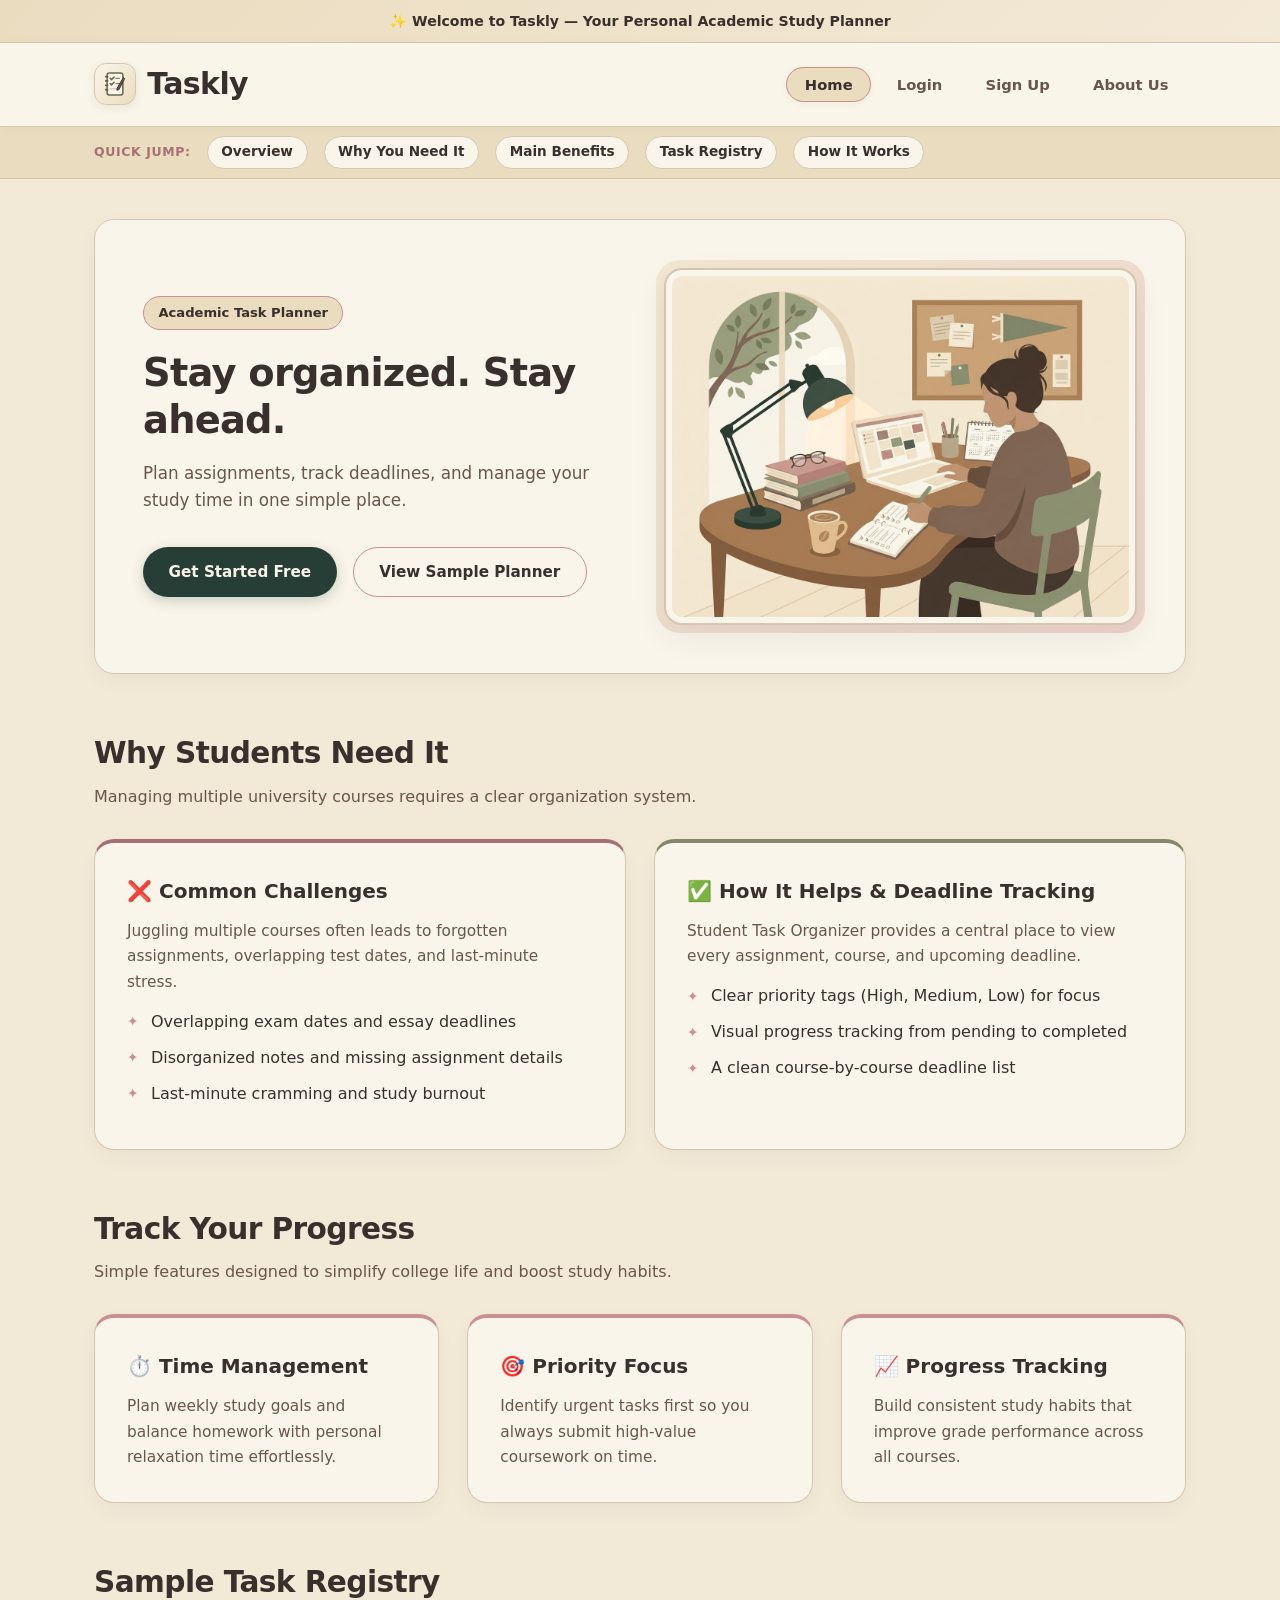
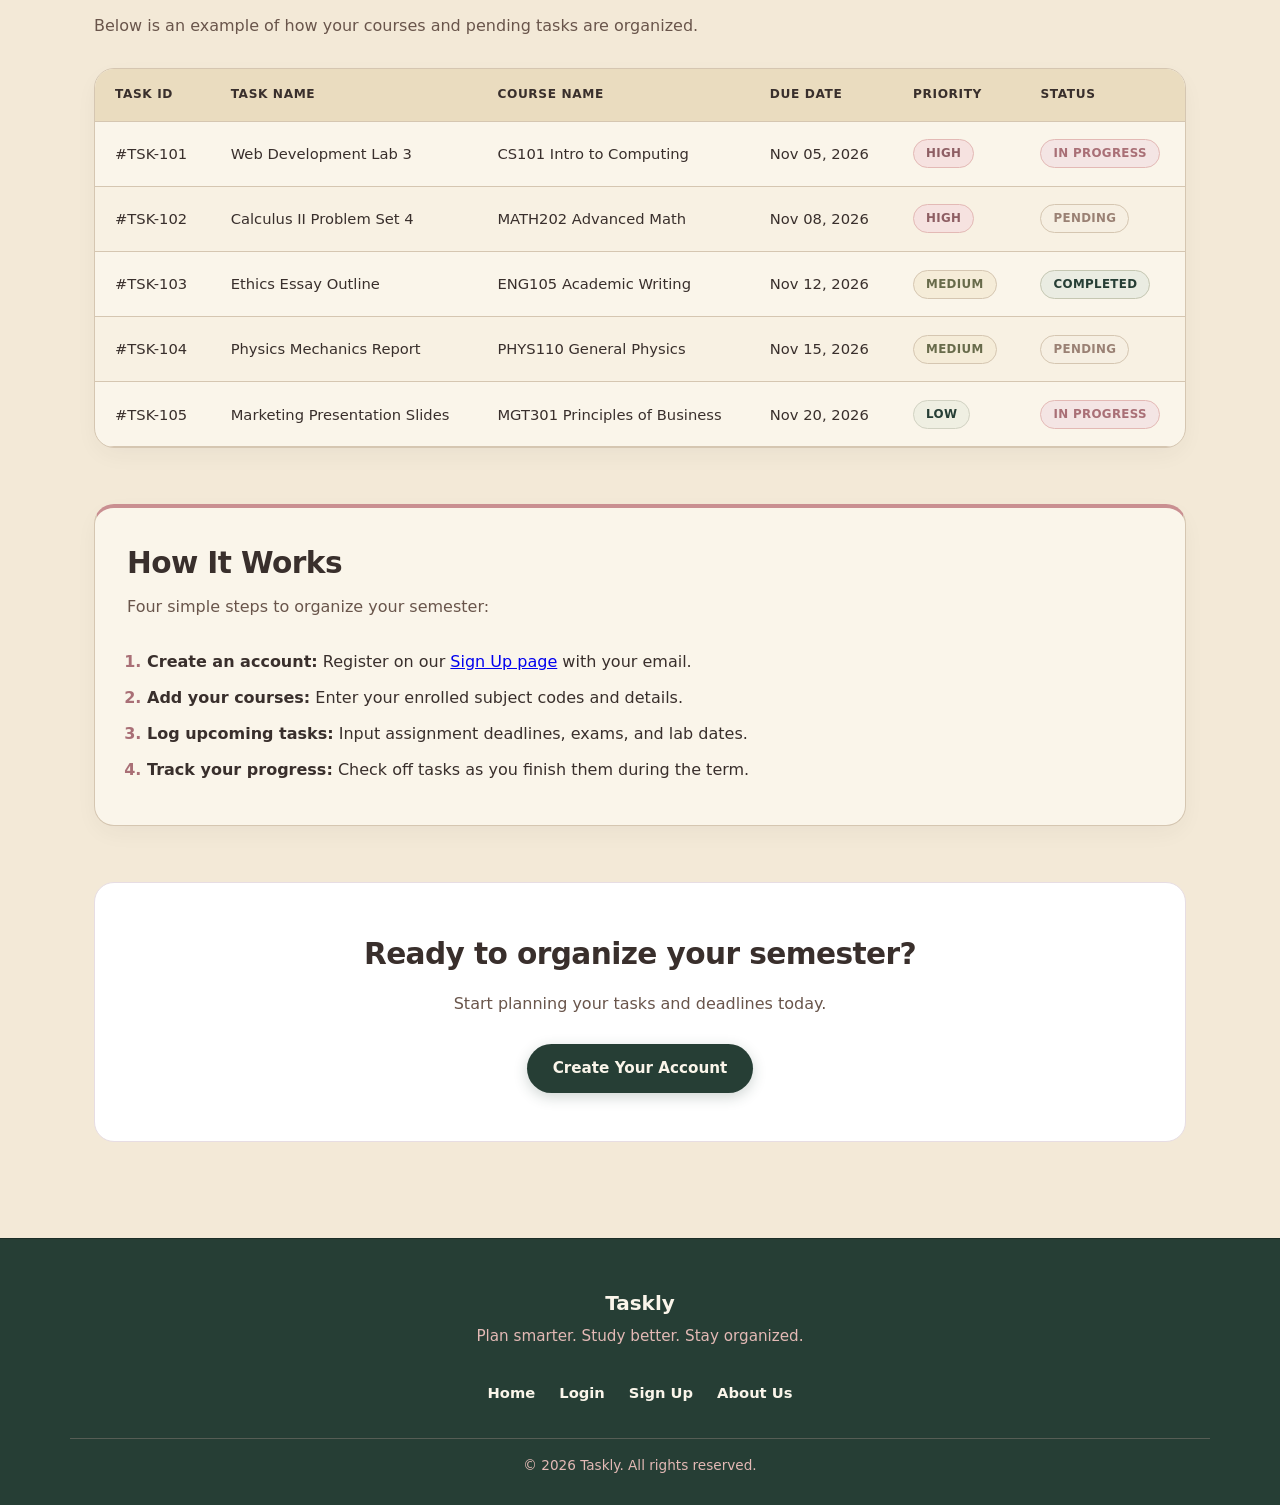
==== index.html @ 3020adb1 "Add HTML and CSS files" ====
<!DOCTYPE html>
<html lang="en">
<head>
  <meta charset="UTF-8" />
  <meta name="viewport" content="width=device-width, initial-scale=1.0" />
  <title>Taskly - Stay Organized, Stay Ahead</title>
  
  <!-- Stylesheet -->
  <link rel="stylesheet" href="style.css" />
  
  <!-- Internal CSS -->
  <style>
    .welcome-banner {
      background: linear-gradient(135deg, #EADCBF, #F3E9D7);
      border-bottom: 1px solid #D5C6B1;
      color: #392F2C;
      padding: 0.6rem 1rem;
      text-align: center;
      font-size: 0.88rem;
      font-weight: 600;
    }
  </style>
</head>
<body>

  <!-- Notice -->
  <div class="welcome-banner">
    ✨ Welcome to Taskly — Your Personal Academic Study Planner
  </div>

  <!-- Header and navigation -->
  <header class="site-header">
    <div class="nav-container">
      <a href="index.html" class="brand-logo">
        <span class="logo-badge" aria-hidden="true">
          <svg width="28" height="28" viewBox="0 0 32 32" fill="none" xmlns="http://www.w3.org/2000/svg">
            <!-- Notebook -->
            <rect x="7" y="3.5" width="18" height="25" rx="2.5" fill="#FAF5EA" stroke="#686B4B" stroke-width="1.8"/>
            <!-- Spiral rings -->
            <rect x="4.5" y="6.5" width="4" height="2" rx="1" fill="#69554B"/>
            <rect x="4.5" y="11.5" width="4" height="2" rx="1" fill="#69554B"/>
            <rect x="4.5" y="16.5" width="4" height="2" rx="1" fill="#69554B"/>
            <rect x="4.5" y="21.5" width="4" height="2" rx="1" fill="#69554B"/>
            <!-- Checklist -->
            <path d="M10.5 9.5L12 11L15 8" stroke="#686B4B" stroke-width="1.8" stroke-linecap="round" stroke-linejoin="round"/>
            <line x1="17" y1="9.5" x2="21" y2="9.5" stroke="#9A8174" stroke-width="1.5" stroke-linecap="round"/>
            <path d="M10.5 15.5L12 17L15 14" stroke="#686B4B" stroke-width="1.8" stroke-linecap="round" stroke-linejoin="round"/>
            <line x1="17" y1="15.5" x2="21" y2="15.5" stroke="#9A8174" stroke-width="1.5" stroke-linecap="round"/>
            <line x1="10.5" y1="21.5" x2="20" y2="21.5" stroke="#D5C6B1" stroke-width="1.5" stroke-linecap="round"/>
            <!-- Pen -->
            <path d="M25.5 8.5L27 10L20.5 22.5L18 23L18.5 20.5L25.5 8.5Z" fill="#69554B" stroke="#392F2C" stroke-width="1" stroke-linejoin="round"/>
            <path d="M24.5 9.5L26 11" stroke="#686B4B" stroke-width="1.2"/>
          </svg>
        </span>
        <span class="brand-name">Taskly</span>
      </a>
      <nav class="main-nav">
        <ul>
          <li><a href="index.html" class="nav-link active">Home</a></li>
          <li><a href="login.html" class="nav-link">Login</a></li>
          <li><a href="signup.html" class="nav-link">Sign Up</a></li>
          <li><a href="about.html" class="nav-link">About Us</a></li>
        </ul>
      </nav>
    </div>
  </header>

  <!-- Quick jumps -->
  <nav class="anchor-nav-bar" aria-label="Quick Page Jump">
    <div class="anchor-nav-container">
      <span class="anchor-label">Quick Jump:</span>
      <a href="#overview" class="anchor-link">Overview</a>
      <a href="#why-need-it" class="anchor-link">Why You Need It</a>
      <a href="#benefits" class="anchor-link">Main Benefits</a>
      <a href="#tasks" class="anchor-link">Task Registry</a>
      <a href="#how-it-works" class="anchor-link">How It Works</a>
    </div>
  </nav>

  <!-- Main content -->
  <main class="main-content">
    <div class="container">

      <!-- Hero section -->
      <section id="overview" class="section hero-box">
        <div>
          <span class="hero-tag">Academic Task Planner</span>
          <h1 class="hero-title">Stay organized. Stay ahead.</h1>
          <p class="hero-desc">
            Plan assignments, track deadlines, and manage your study time in one simple place.
          </p>
          <div class="hero-buttons">
            <a href="signup.html" class="btn btn-primary">Get Started Free</a>
            <a href="#tasks" class="btn btn-secondary">View Sample Planner</a>
          </div>
        </div>

        <div class="hero-image-wrapper">
          <!-- Inline CSS -->
          <img 
            src="images/student_workspace.jpg" 
            alt="Student Study Workspace with Planner and Laptop Illustration" 
            class="responsive-img"
            style="border: 2px solid #D5C6B1; border-radius: 18px; box-shadow: 0 12px 32px rgba(57, 47, 44, 0.08); background-color: #FAF5EA; padding: 6px; width: 100%; height: auto; display: block; object-fit: cover;" 
          />
        </div>
      </section>

      <!-- Why Taskly -->
      <section id="why-need-it" class="section">
        <h2 class="section-title">Why Students Need It</h2>
        <p class="section-subtitle">Managing multiple university courses requires a clear organization system.</p>

        <div class="grid-2">
          <!-- Challenges -->
          <article class="card card-problem">
            <h3 class="card-title">❌ Common Challenges</h3>
            <p class="card-text">
              Juggling multiple courses often leads to forgotten assignments, overlapping test dates, and last-minute stress.
            </p>
            <ul class="custom-unordered-list">
              <li>Overlapping exam dates and essay deadlines</li>
              <li>Disorganized notes and missing assignment details</li>
              <li>Last-minute cramming and study burnout</li>
            </ul>
          </article>

          <!-- Task tracking -->
          <article id="deadlines" class="card card-solution">
            <h3 class="card-title">✅ How It Helps & Deadline Tracking</h3>
            <p class="card-text">
              Student Task Organizer provides a central place to view every assignment, course, and upcoming deadline.
            </p>
            <ul class="custom-unordered-list">
              <li>Clear priority tags (High, Medium, Low) for focus</li>
              <li>Visual progress tracking from pending to completed</li>
              <li>A clean course-by-course deadline list</li>
            </ul>
          </article>
        </div>
      </section>

      <!-- Features -->
      <section id="benefits" class="section">
        <h2 class="section-title">Track Your Progress</h2>
        <p class="section-subtitle">Simple features designed to simplify college life and boost study habits.</p>

        <div class="grid-3">
          <article class="card card-feature">
            <h3 class="card-title">⏱️ Time Management</h3>
            <p class="card-text">Plan weekly study goals and balance homework with personal relaxation time effortlessly.</p>
          </article>

          <article class="card card-feature">
            <h3 class="card-title">🎯 Priority Focus</h3>
            <p class="card-text">Identify urgent tasks first so you always submit high-value coursework on time.</p>
          </article>

          <article class="card card-feature">
            <h3 class="card-title">📈 Progress Tracking</h3>
            <p class="card-text">Build consistent study habits that improve grade performance across all courses.</p>
          </article>
        </div>
      </section>

      <!-- Task table -->
      <section id="tasks" class="section">
        <h2 class="section-title">Sample Task Registry</h2>
        <p class="section-subtitle">Below is an example of how your courses and pending tasks are organized.</p>

        <div class="table-container">
          <table class="task-table">
            <thead>
              <tr>
                <th>Task ID</th>
                <th>Task Name</th>
                <th>Course Name</th>
                <th>Due Date</th>
                <th>Priority</th>
                <th>Status</th>
              </tr>
            </thead>
            <tbody>
              <tr>
                <td>#TSK-101</td>
                <td>Web Development Lab 3</td>
                <td>CS101 Intro to Computing</td>
                <td>Nov 05, 2026</td>
                <td><span class="status-badge priority-high">High</span></td>
                <td><span class="status-badge status-progress">In Progress</span></td>
              </tr>
              <tr>
                <td>#TSK-102</td>
                <td>Calculus II Problem Set 4</td>
                <td>MATH202 Advanced Math</td>
                <td>Nov 08, 2026</td>
                <td><span class="status-badge priority-high">High</span></td>
                <td><span class="status-badge status-pending">Pending</span></td>
              </tr>
              <tr>
                <td>#TSK-103</td>
                <td>Ethics Essay Outline</td>
                <td>ENG105 Academic Writing</td>
                <td>Nov 12, 2026</td>
                <td><span class="status-badge priority-medium">Medium</span></td>
                <td><span class="status-badge status-done">Completed</span></td>
              </tr>
              <tr>
                <td>#TSK-104</td>
                <td>Physics Mechanics Report</td>
                <td>PHYS110 General Physics</td>
                <td>Nov 15, 2026</td>
                <td><span class="status-badge priority-medium">Medium</span></td>
                <td><span class="status-badge status-pending">Pending</span></td>
              </tr>
              <tr>
                <td>#TSK-105</td>
                <td>Marketing Presentation Slides</td>
                <td>MGT301 Principles of Business</td>
                <td>Nov 20, 2026</td>
                <td><span class="status-badge priority-low">Low</span></td>
                <td><span class="status-badge status-progress">In Progress</span></td>
              </tr>
            </tbody>
          </table>
        </div>
      </section>

      <!-- How it works -->
      <section id="how-it-works" class="section">
        <article class="card card-feature">
          <h2 class="section-title">How It Works</h2>
          <p class="section-subtitle">Four simple steps to organize your semester:</p>
          
          <ol class="custom-ordered-list">
            <li><strong>Create an account:</strong> Register on our <a href="signup.html">Sign Up page</a> with your email.</li>
            <li><strong>Add your courses:</strong> Enter your enrolled subject codes and details.</li>
            <li><strong>Log upcoming tasks:</strong> Input assignment deadlines, exams, and lab dates.</li>
            <li><strong>Track your progress:</strong> Check off tasks as you finish them during the term.</li>
          </ol>
        </article>
      </section>

      <!-- Get started -->
      <section class="section text-center" style="text-align: center; background-color: #FFFFFF; border: 1px solid #E7DDE3; border-radius: 20px; padding: 3rem 2rem;">
        <h2 class="section-title" style="margin-bottom: 0.75rem;">Ready to organize your semester?</h2>
        <p class="section-subtitle" style="margin-bottom: 1.75rem;">Start planning your tasks and deadlines today.</p>
        <a href="signup.html" class="btn btn-primary">Create Your Account</a>
      </section>

    </div>
  </main>

  <!-- Footer -->
  <footer class="site-footer">
    <div class="footer-container">
      <div class="footer-brand">
        <h3>Taskly</h3>
        <p class="footer-tagline">Plan smarter. Study better. Stay organized.</p>
      </div>

      <ul class="footer-nav">
        <li><a href="index.html">Home</a></li>
        <li><a href="login.html">Login</a></li>
        <li><a href="signup.html">Sign Up</a></li>
        <li><a href="about.html">About Us</a></li>
      </ul>

      <div class="footer-copy">
        <p>&copy; 2026 Taskly. All rights reserved.</p>
      </div>
    </div>
  </footer>

</body>
</html>
---- style.css ----
/* ==========================================================================
   TASKLY - EXTERNAL STYLESHEET (style.css)
   Vintage Botanical, Soft Lily, Sage & Dusty Rose Palette:
   - Main warm cream: #F3E9D7
   - Light ivory: #FAF5EA
   - Soft blush pink: #E3B9B5
   - Dusty rose: #C98F91
   - Muted mauve rose: #A96F76
   - Vintage rose: #8E5E63
   - Soft taupe: #9A8174
   - Warm brown: #69554B
   - Sage green: #85866B
   - Olive green: #686B4B
   - Deep muted forest green: #263E35
   - Dark text: #392F2C
   ========================================================================== */

/* Variables */
:root {
  --bg-main: #F3E9D7;           
  --bg-secondary: #EADCBF;      
  --surface-white: #FAF5EA;     
  --soft-blush: #E3B9B5;        
  --dusty-rose: #C98F91;        
  --mauve-rose: #A96F76;        
  --vintage-rose: #8E5E63;      
  --soft-taupe: #9A8174;        
  --warm-brown: #69554B;        
  --sage-green: #85866B;        
  --olive-green: #686B4B;       
  --forest-green: #263E35;      
  --forest-green-hover: #324F44;
  --heading-dark: #392F2C;      
  --text-body: #69554B;         
  --border-light: #D5C6B1;      
  --border-accent: #C98F91;     

  --shadow-subtle: 0 2px 10px rgba(57, 47, 44, 0.04);
  --shadow-card: 0 8px 24px -4px rgba(57, 47, 44, 0.06);
  --shadow-hover: 0 12px 32px -4px rgba(57, 47, 44, 0.1);

  --radius-sm: 8px;
  --radius-md: 14px;
  --radius-card: 20px;
  --radius-pill: 50px;
}

* {
  margin: 0;
  padding: 0;
  box-sizing: border-box;
}

html {
  scroll-behavior: smooth;
  font-family: 'Plus Jakarta Sans', system-ui, -apple-system, BlinkMacSystemFont, "Segoe UI", Roboto, sans-serif;
  background-color: var(--bg-main);
  color: var(--text-body);
  line-height: 1.6;
}

body {
  display: flex;
  flex-direction: column;
  min-height: 100vh;
}

/* Header and navigation */
.site-header {
  position: sticky;
  top: 0;
  z-index: 1000;
  background-color: rgba(250, 245, 234, 0.96);
  backdrop-filter: blur(10px);
  border-bottom: 1px solid var(--border-light);
  box-shadow: var(--shadow-subtle);
}

.nav-container {
  max-width: 1140px;
  margin: 0 auto;
  padding: 1.1rem 1.5rem;
  display: flex;
  align-items: center;
  justify-content: space-between;
}

.brand-logo {
  display: flex;
  align-items: center;
  gap: 0.7rem;
  text-decoration: none;
  color: var(--heading-dark);
  font-weight: 800;
  font-size: 30px;
  letter-spacing: -0.02em;
}

.logo-badge {
  display: inline-flex;
  align-items: center;
  justify-content: center;
  width: 42px;
  height: 42px;
  background: linear-gradient(135deg, var(--surface-white), var(--bg-secondary));
  border-radius: 12px;
  box-shadow: 0 3px 10px rgba(57, 47, 44, 0.08);
  border: 1px solid var(--border-light);
  flex-shrink: 0;
  transition: transform 0.2s ease, box-shadow 0.2s ease;
}

.brand-logo:hover .logo-badge {
  transform: scale(1.05);
  box-shadow: 0 5px 14px rgba(57, 47, 44, 0.12);
  border-color: var(--dusty-rose);
}

.brand-badge {
  background-color: var(--bg-secondary);
  color: var(--heading-dark);
  padding: 0.2rem 0.6rem;
  border-radius: var(--radius-pill);
  font-size: 0.72rem;
  font-weight: 700;
  border: 1px solid var(--dusty-rose);
}

.main-nav ul {
  display: flex;
  list-style: none;
  gap: 0.5rem;
}

.nav-link {
  text-decoration: none;
  color: var(--text-body);
  font-weight: 600;
  font-size: 0.92rem;
  padding: 0.5rem 1.1rem;
  border-radius: var(--radius-pill);
  transition: all 0.2s ease;
}

.nav-link:hover {
  color: var(--heading-dark);
  background-color: var(--bg-secondary);
}

.nav-link.active {
  color: var(--heading-dark);
  background-color: var(--bg-secondary);
  border: 1px solid var(--dusty-rose);
  font-weight: 700;
  box-shadow: var(--shadow-subtle);
}

/* Quick jumps */
.anchor-nav-bar {
  background-color: var(--bg-secondary);
  border-bottom: 1px solid var(--border-light);
  padding: 0.55rem 0;
}

.anchor-nav-container {
  max-width: 1140px;
  margin: 0 auto;
  padding: 0 1.5rem;
  display: flex;
  align-items: center;
  gap: 1rem;
  overflow-x: auto;
}

.anchor-label {
  font-size: 0.78rem;
  font-weight: 800;
  color: var(--mauve-rose);
  text-transform: uppercase;
  letter-spacing: 0.05em;
  white-space: nowrap;
}

.anchor-link {
  text-decoration: none;
  color: var(--heading-dark);
  font-weight: 600;
  font-size: 0.85rem;
  padding: 0.3rem 0.85rem;
  background-color: var(--surface-white);
  border: 1px solid var(--border-light);
  border-radius: var(--radius-pill);
  white-space: nowrap;
  transition: all 0.2s ease;
}

.anchor-link:hover {
  background-color: var(--forest-green);
  color: var(--surface-white);
  border-color: var(--forest-green);
}

/* Page layout */
.main-content {
  flex: 1;
  width: 100%;
}

.container {
  max-width: 1140px;
  margin: 0 auto;
  padding: 2.5rem 1.5rem;
}

.section {
  margin-bottom: 3.5rem;
}

.section-title {
  font-size: 1.85rem;
  font-weight: 800;
  color: var(--heading-dark);
  margin-bottom: 0.4rem;
  letter-spacing: -0.02em;
}

.section-subtitle {
  font-size: 1rem;
  color: var(--text-body);
  margin-bottom: 1.85rem;
}

/* Hero section */
.hero-box {
  display: grid;
  grid-template-columns: 1fr 1fr;
  gap: 3rem;
  align-items: center;
  background-color: var(--surface-white);
  border: 1px solid var(--border-light);
  border-radius: var(--radius-card);
  padding: 3rem;
  box-shadow: var(--shadow-card);
  margin-bottom: 3.5rem;
}

@media (max-width: 860px) {
  .hero-box {
    grid-template-columns: 1fr;
    padding: 2rem 1.5rem;
    gap: 2rem;
  }
}

.hero-tag {
  display: inline-block;
  background-color: var(--bg-secondary);
  color: var(--heading-dark);
  font-size: 0.82rem;
  font-weight: 700;
  padding: 0.35rem 0.9rem;
  border-radius: var(--radius-pill);
  border: 1px solid var(--dusty-rose);
  margin-bottom: 1.25rem;
}

.hero-title {
  font-size: 2.4rem;
  font-weight: 800;
  line-height: 1.22;
  color: var(--heading-dark);
  margin-bottom: 1rem;
  letter-spacing: -0.02em;
}

.hero-desc {
  font-size: 1.05rem;
  color: var(--text-body);
  margin-bottom: 2rem;
  line-height: 1.65;
}

.hero-buttons {
  display: flex;
  gap: 1rem;
  flex-wrap: wrap;
}

.hero-image-wrapper {
  position: relative;
  width: 100%;
  display: flex;
  align-items: center;
  justify-content: center;
}

.hero-image-wrapper::before {
  content: '';
  position: absolute;
  inset: -8px;
  background: linear-gradient(135deg, var(--bg-secondary), var(--soft-blush));
  border-radius: 24px;
  z-index: 0;
  opacity: 0.55;
}

.responsive-img {
  position: relative;
  z-index: 1;
  width: 100%;
  height: auto;
  display: block;
  border-radius: var(--radius-md);
  object-fit: cover;
  transition: transform 0.3s ease, box-shadow 0.3s ease;
}

.hero-image-wrapper:hover .responsive-img {
  transform: translateY(-2px);
}

/* Cards and grids */
.grid-2 {
  display: grid;
  grid-template-columns: repeat(auto-fit, minmax(340px, 1fr));
  gap: 1.75rem;
}

.grid-3 {
  display: grid;
  grid-template-columns: repeat(auto-fit, minmax(280px, 1fr));
  gap: 1.75rem;
}

/* Cards */
.card {
  background-color: var(--surface-white);
  border: 1px solid var(--border-light);
  border-radius: var(--radius-card);
  padding: 2rem;
  box-shadow: var(--shadow-card);
  transition: transform 0.25s ease, box-shadow 0.25s ease;
}

.card:hover {
  transform: translateY(-3px);
  box-shadow: var(--shadow-hover);
}

/* Card types */
.card-problem {
  border-top: 4px solid var(--mauve-rose);
}

.card-solution {
  border-top: 4px solid var(--sage-green);
}

.card-feature {
  border-top: 4px solid var(--dusty-rose);
}

.card-title {
  font-size: 1.25rem;
  font-weight: 700;
  color: var(--heading-dark);
  margin-bottom: 0.75rem;
}

.card-text {
  color: var(--text-body);
  font-size: 0.96rem;
  line-height: 1.65;
}

/* Lists */
.custom-unordered-list {
  list-style: none;
  padding: 0;
  margin-top: 0.85rem;
}

.custom-unordered-list li {
  position: relative;
  padding-left: 1.5rem;
  margin-bottom: 0.65rem;
  color: var(--heading-dark);
  font-weight: 500;
}

.custom-unordered-list li::before {
  content: "✦";
  position: absolute;
  left: 0;
  color: var(--dusty-rose);
  font-size: 0.85rem;
  top: 0.15rem;
}

.custom-ordered-list {
  padding-left: 1.25rem;
  margin-top: 0.85rem;
}

.custom-ordered-list li {
  margin-bottom: 0.65rem;
  color: var(--heading-dark);
  font-weight: 500;
}

.custom-ordered-list li::marker {
  color: var(--mauve-rose);
  font-weight: 700;
}

/* Task table */
.table-container {
  width: 100%;
  overflow-x: auto;
  border-radius: var(--radius-card);
  border: 1px solid var(--border-light);
  box-shadow: var(--shadow-card);
  background-color: var(--surface-white);
}

.task-table {
  width: 100%;
  border-collapse: collapse;
  text-align: left;
  font-size: 0.92rem;
}

.task-table thead {
  background-color: var(--bg-secondary);
  border-bottom: 1.5px solid var(--border-light);
}

.task-table th {
  padding: 1rem 1.25rem;
  font-weight: 700;
  color: var(--heading-dark);
  text-transform: uppercase;
  font-size: 0.76rem;
  letter-spacing: 0.05em;
}

.task-table td {
  padding: 1.1rem 1.25rem;
  border-bottom: 1px solid var(--border-light);
  color: var(--heading-dark);
}

.task-table tbody tr:nth-child(even) {
  background-color: #F8F1E3;
}

.task-table tbody tr:hover {
  background-color: var(--bg-secondary);
}

/* Status badges */
.status-badge {
  display: inline-block;
  padding: 0.25rem 0.75rem;
  border-radius: var(--radius-pill);
  font-size: 0.74rem;
  font-weight: 700;
  text-transform: uppercase;
  letter-spacing: 0.03em;
}

.priority-high {
  background-color: #F6E2E0;
  color: #8E5E63;
  border: 1px solid #E3B9B5;
}

.priority-medium {
  background-color: #F5ECD8;
  color: #686B4B;
  border: 1px solid #D5C6B1;
}

.priority-low {
  background-color: #EFEFE2;
  color: #263E35;
  border: 1px solid #D1D2C2;
}

.status-done {
  background-color: #EAECE2;
  color: #263E35;
  border: 1px solid #C5C7B2;
}

.status-progress {
  background-color: #F4E5E4;
  color: #A96F76;
  border: 1px solid #E3B9B5;
}

.status-pending {
  background-color: #F6EFE2;
  color: #9A8174;
  border: 1px solid #D5C6B1;
}

/* Buttons */
.btn {
  display: inline-flex;
  align-items: center;
  justify-content: center;
  padding: 0.75rem 1.6rem;
  font-size: 0.95rem;
  font-weight: 700;
  border-radius: var(--radius-pill);
  text-decoration: none;
  cursor: pointer;
  border: none;
  transition: all 0.2s ease;
}


.btn-primary {
  background-color: var(--forest-green);
  color: var(--surface-white);
  box-shadow: 0 4px 14px rgba(38, 62, 53, 0.22);
}

.btn-primary:hover {
  background-color: var(--forest-green-hover);
  color: #FFFFFF;
  transform: translateY(-2px);
  box-shadow: 0 6px 18px rgba(38, 62, 53, 0.32);
}


.btn-secondary {
  background-color: var(--surface-white);
  color: var(--heading-dark);
  border: 1.5px solid var(--dusty-rose);
}

.btn-secondary:hover {
  background-color: var(--bg-secondary);
  border-color: var(--mauve-rose);
  transform: translateY(-1px);
}

.btn-block {
  width: 100%;
}

/* Forms */
.auth-wrapper {
  display: flex;
  justify-content: center;
  align-items: center;
  padding: 3.5rem 1.5rem;
}

.form-card {
  width: 100%;
  max-width: 450px;
  background-color: var(--surface-white);
  border: 1px solid var(--border-light);
  border-radius: var(--radius-card);
  padding: 2.5rem;
  box-shadow: var(--shadow-card);
}

.form-header {
  text-align: center;
  margin-bottom: 1.85rem;
}

.form-header h1 {
  font-size: 1.65rem;
  font-weight: 800;
  color: var(--heading-dark);
  margin-bottom: 0.35rem;
}

.form-header p {
  font-size: 0.92rem;
  color: var(--text-body);
}

.form-group {
  margin-bottom: 1.35rem;
}

.form-label {
  display: block;
  font-size: 0.88rem;
  font-weight: 700;
  color: var(--heading-dark);
  margin-bottom: 0.45rem;
}

.form-input {
  width: 100%;
  padding: 0.75rem 1rem;
  font-size: 0.95rem;
  font-family: inherit;
  border: 1.5px solid var(--border-light);
  border-radius: var(--radius-md);
  background-color: #FAF5EA;
  color: var(--heading-dark);
  transition: border-color 0.2s ease, box-shadow 0.2s ease;
}

.form-input:focus {
  outline: none;
  border-color: var(--dusty-rose);
  box-shadow: 0 0 0 3.5px rgba(201, 143, 145, 0.2);
}

.form-footer {
  text-align: center;
  margin-top: 1.75rem;
  font-size: 0.9rem;
  color: var(--text-body);
}

.form-footer a {
  color: var(--forest-green);
  font-weight: 700;
  text-decoration: underline;
}

.form-footer a:hover {
  color: var(--mauve-rose);
}

/* Image map */
.map-card {
  background-color: var(--surface-white);
  border: 1px solid var(--border-light);
  border-radius: var(--radius-card);
  padding: 1.25rem;
  box-shadow: var(--shadow-card);
  text-align: center;
  max-width: 680px;
  margin: 0 auto;
}

/* Footer */
.site-footer {
  background-color: var(--forest-green);
  color: var(--soft-blush);
  padding: 3rem 1.5rem 1.75rem;
  margin-top: auto;
  border-top: 1px solid #1C2E27;
}

.footer-container {
  max-width: 1140px;
  margin: 0 auto;
  display: flex;
  flex-direction: column;
  align-items: center;
  text-align: center;
  gap: 1.5rem;
}

.footer-brand h3 {
  color: var(--surface-white);
  font-size: 1.25rem;
  font-weight: 800;
  margin-bottom: 0.35rem;
}

.footer-tagline {
  font-size: 0.95rem;
  color: var(--soft-blush);
  font-weight: 500;
}

.footer-nav {
  display: flex;
  gap: 1.5rem;
  list-style: none;
  margin: 0.5rem 0;
}

.footer-nav a {
  color: var(--surface-white);
  text-decoration: none;
  font-size: 0.92rem;
  font-weight: 600;
  transition: color 0.2s ease;
}

.footer-nav a:hover {
  color: var(--soft-blush);
}

.footer-copy {
  font-size: 0.85rem;
  color: var(--soft-blush);
  padding-top: 1rem;
  border-top: 1px solid rgba(227, 185, 181, 0.25);
  width: 100%;
}

/* About panels */
.workspace-tabs {
  display: flex;
  justify-content: center;
  gap: 0.75rem;
  margin-top: 1.15rem;
  flex-wrap: wrap;
}

.workspace-tab {
  background-color: var(--surface-white);
  color: var(--heading-dark);
  border: 1.5px solid var(--border-light);
  padding: 0.45rem 1.1rem;
  border-radius: var(--radius-pill);
  font-size: 0.88rem;
  font-weight: 700;
  cursor: pointer;
  transition: all 0.2s ease;
  display: inline-flex;
  align-items: center;
  gap: 0.4rem;
}

.workspace-tab:hover {
  background-color: var(--bg-secondary);
  border-color: var(--dusty-rose);
  transform: translateY(-1px);
}

.workspace-tab.active {
  background-color: var(--forest-green);
  color: var(--surface-white);
  border-color: var(--forest-green);
  box-shadow: 0 4px 12px rgba(38, 62, 53, 0.2);
}

.info-panel-container {
  margin-top: 1.15rem;
  background-color: var(--surface-white);
  border: 1px solid var(--border-light);
  border-radius: var(--radius-md);
  padding: 1.4rem 1.6rem;
  box-shadow: var(--shadow-subtle);
  text-align: left;
}

.info-panel {
  display: none;
  animation: panelFadeIn 0.3s ease forwards;
}

.info-panel.active {
  display: block;
}

.info-panel-title {
  font-size: 1.15rem;
  font-weight: 800;
  color: var(--heading-dark);
  margin-bottom: 0.45rem;
  display: flex;
  align-items: center;
  gap: 0.5rem;
}

.info-panel-desc {
  font-size: 0.96rem;
  color: var(--text-body);
  line-height: 1.65;
}

@keyframes panelFadeIn {
  from { opacity: 0; transform: translateY(5px); }
  to { opacity: 1; transform: translateY(0); }
}

/* Image map cards */
.info-cards-grid {
  display: grid;
  grid-template-columns: repeat(3, 1fr);
  gap: 1.25rem;
  margin-top: 1.5rem;
}

@media (max-width: 768px) {
  .info-cards-grid {
    grid-template-columns: 1fr;
  }
}

.info-feature-card {
  background-color: var(--surface-white);
  border: 1.5px solid var(--border-light);
  border-radius: var(--radius-md);
  padding: 1.25rem 1.4rem;
  text-align: left;
  transition: all 0.25s ease;
  scroll-margin-top: 100px;
}

.info-feature-card:hover {
  border-color: var(--dusty-rose);
  box-shadow: var(--shadow-subtle);
  transform: translateY(-2px);
}

.info-feature-card:target {
  border-color: var(--mauve-rose);
  background-color: #F8F1E3;
  box-shadow: 0 0 0 3px rgba(201, 143, 145, 0.25);
  transform: translateY(-3px);
}

.info-card-icon {
  font-size: 1.6rem;
  margin-bottom: 0.5rem;
}

.info-card-title {
  font-size: 1.1rem;
  font-weight: 700;
  color: var(--heading-dark);
  margin-bottom: 0.35rem;
}

.info-card-text {
  font-size: 0.92rem;
  color: var(--text-body);
  line-height: 1.5;
}

/* Keep image map links aligned */
.map-image-frame { width: 600px; max-width: none; margin: 0 auto; }
.map-image { display: block; width: 600px; height: 403px; max-width: none; border: 2px solid #D5C6B1; border-radius: 14px; box-shadow: 0 8px 24px rgba(57,47,44,.08); box-sizing: border-box; }
.map-card { overflow: visible; }
@media (max-width: 720px) { .map-image-frame { zoom: .8; } }
@media (max-width: 570px) { .map-image-frame { zoom: .65; } }
@media (max-width: 470px) { .map-image-frame { zoom: .53; } }
@media (max-width: 385px) { .map-image-frame { zoom: .43; } }

/* Keep anchor headings visible */
html { scroll-padding-top: 105px; }
#overview, #why-need-it, #benefits, #tasks, #how-it-works { scroll-margin-top: 105px; }
@media (max-width: 600px) { html { scroll-padding-top: 90px; } #overview, #why-need-it, #benefits, #tasks, #how-it-works { scroll-margin-top: 90px; } }

/* Login and sign-up images */
.auth-page-image {
  display: block;
  width: 100%;
  height: 130px;
  object-fit: cover;
  border-radius: 12px;
  margin-bottom: 16px;
}
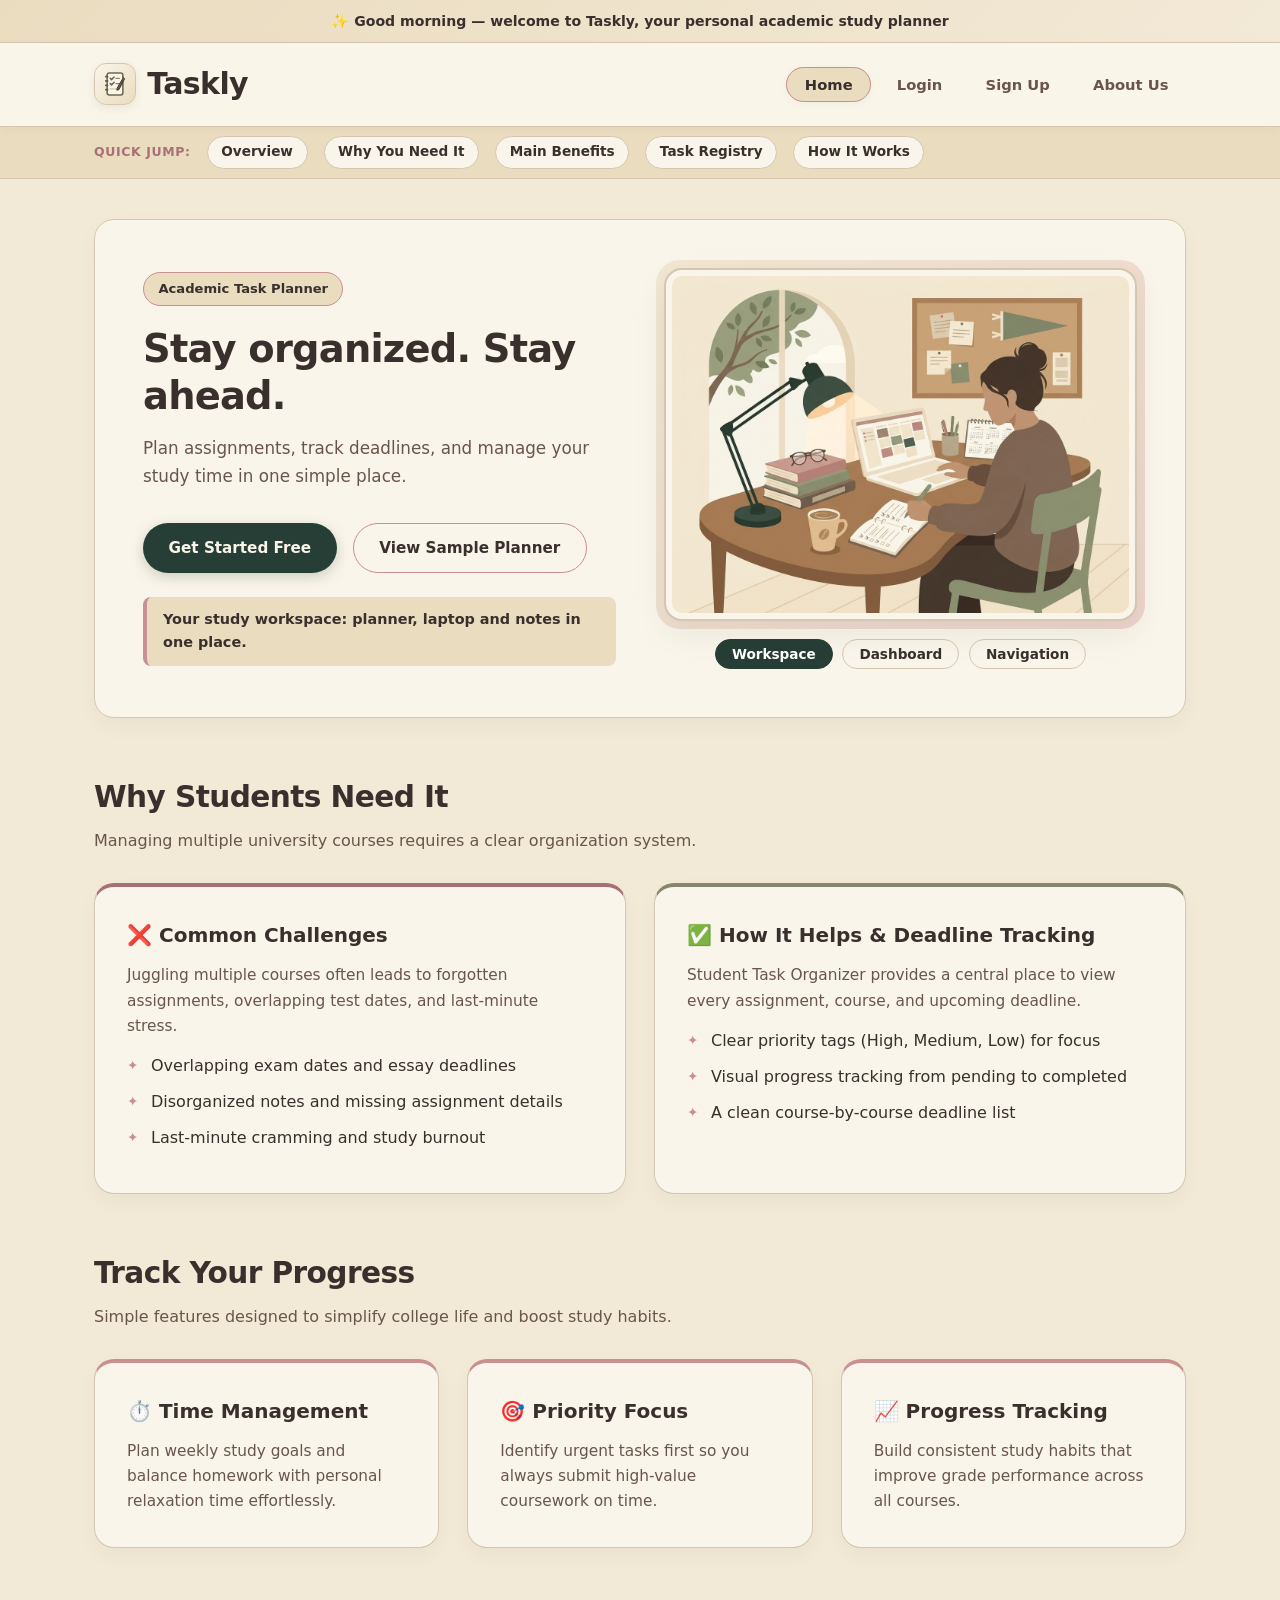
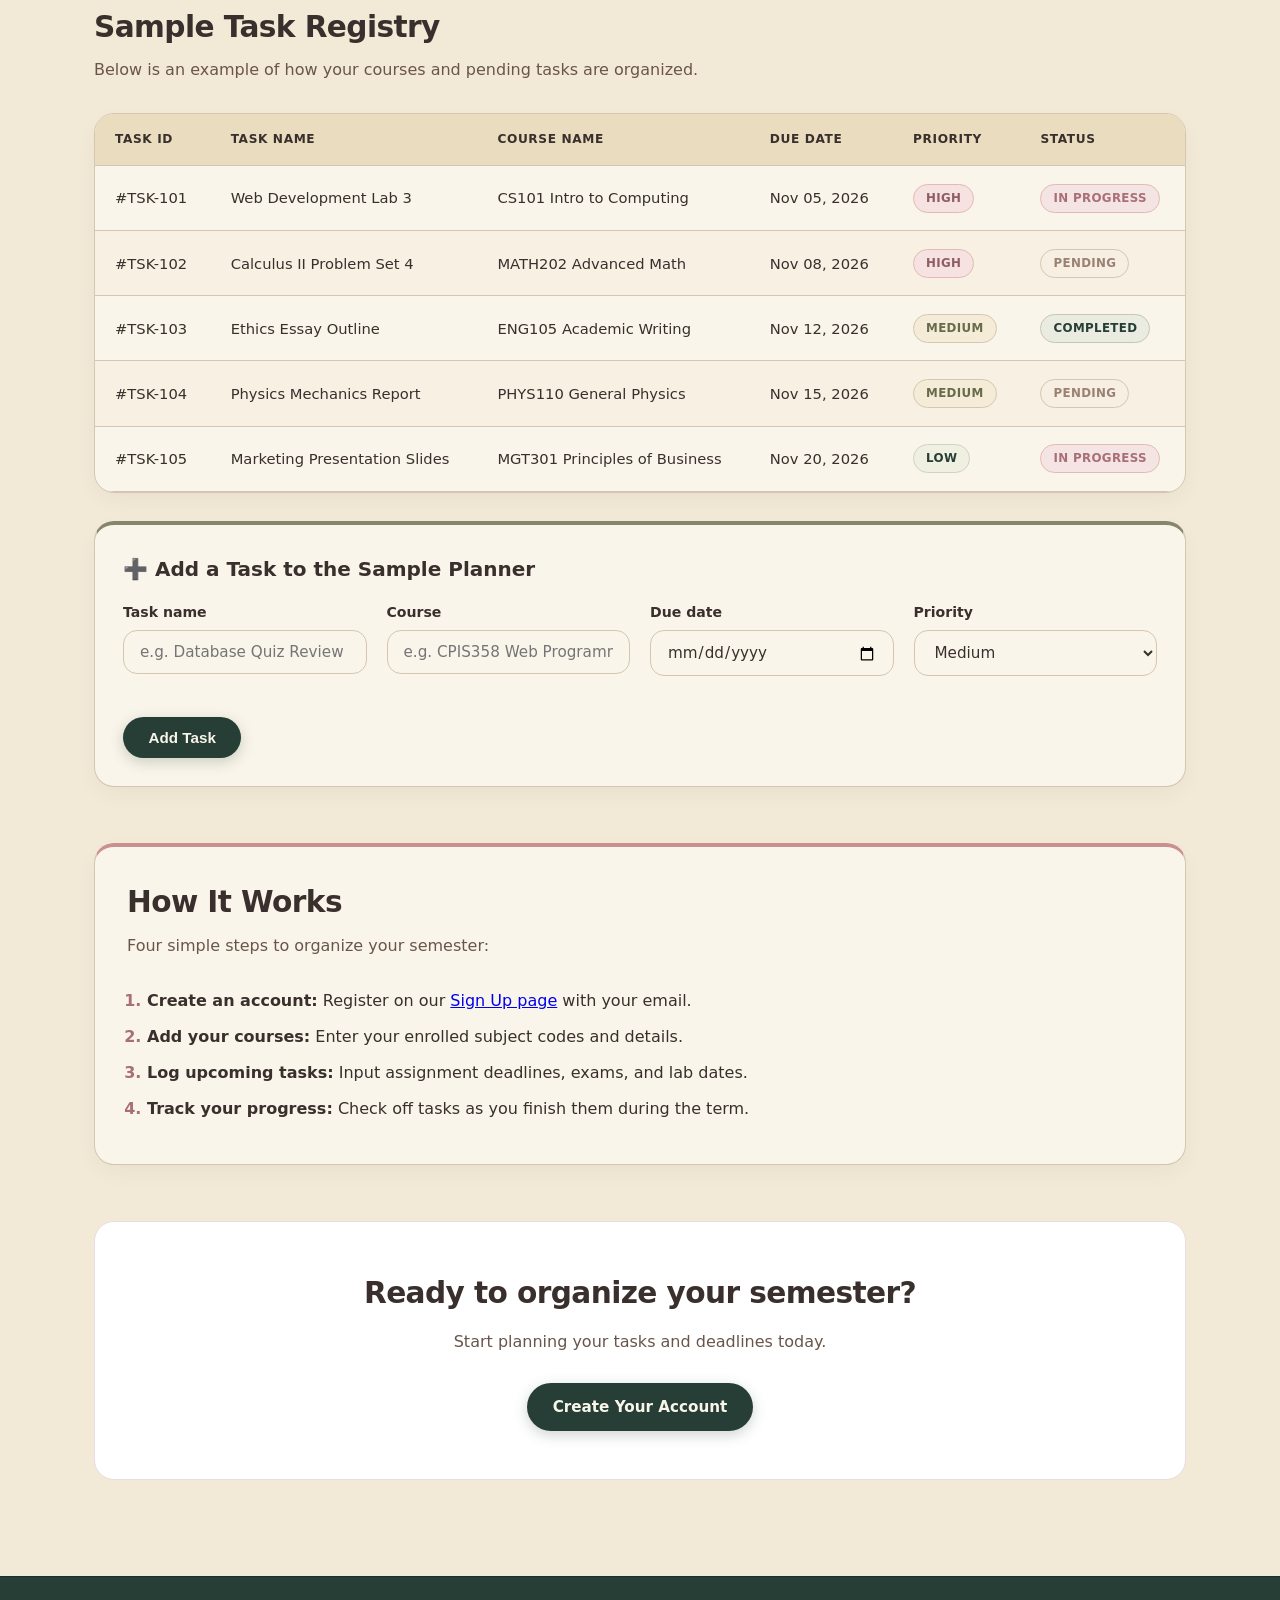
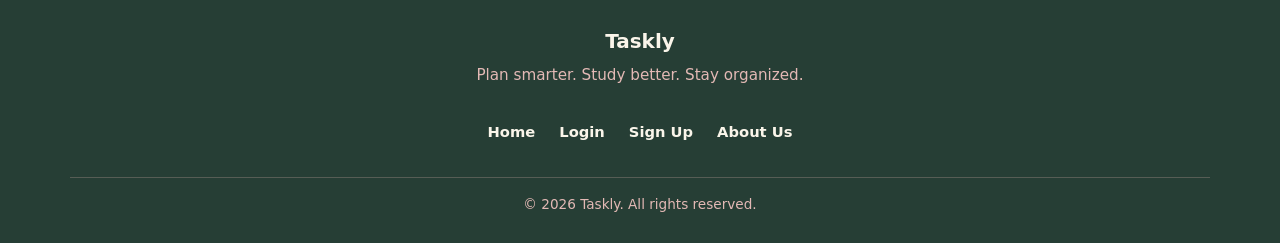
==== commit e8c80f05: "Add files via upload Add JavaScript" ====
--- a/index.html
+++ b/index.html
@@ -7,7 +7,10 @@
   
   <!-- Stylesheet -->
   <link rel="stylesheet" href="style.css" />
-  
+
+  <!-- External JavaScript -->
+  <script src="script.js" defer></script>
+
   <!-- Internal CSS -->
   <style>
     .welcome-banner {
@@ -24,7 +27,7 @@
 <body>
 
   <!-- Notice -->
-  <div class="welcome-banner">
+  <div class="welcome-banner" id="welcome">
     ✨ Welcome to Taskly — Your Personal Academic Study Planner
   </div>
 
@@ -93,16 +96,31 @@
             <a href="signup.html" class="btn btn-primary">Get Started Free</a>
             <a href="#tasks" class="btn btn-secondary">View Sample Planner</a>
           </div>
-        </div>
-
-        <div class="hero-image-wrapper">
-          <!-- Inline CSS -->
-          <img 
-            src="images/student_workspace.jpg" 
-            alt="Student Study Workspace with Planner and Laptop Illustration" 
-            class="responsive-img"
-            style="border: 2px solid #D5C6B1; border-radius: 18px; box-shadow: 0 12px 32px rgba(57, 47, 44, 0.08); background-color: #FAF5EA; padding: 6px; width: 100%; height: auto; display: block; object-fit: cover;" 
-          />
+          <p id="hero-tip" class="hero-tip" aria-live="polite">Your study workspace: planner, laptop and notes in one place.</p>
+        </div>
+
+        <div class="hero-visual">
+          <div class="hero-image-wrapper">
+            <!-- Inline CSS + image map: clicking the picture opens the About Us page -->
+            <img
+              id="hero-image"
+              src="images/student_workspace.jpg"
+              alt="Student Study Workspace with Planner and Laptop Illustration"
+              class="responsive-img"
+              usemap="#home-map"
+              style="border: 2px solid #D5C6B1; border-radius: 18px; box-shadow: 0 12px 32px rgba(57, 47, 44, 0.08); background-color: #FAF5EA; padding: 6px; width: 100%; height: auto; display: block; object-fit: cover;"
+            />
+            <map name="home-map" id="home-map">
+              <area shape="default" href="about.html" alt="Learn more about Taskly on the About Us page" title="Click to learn more about Taskly" />
+            </map>
+          </div>
+
+          <!-- Dynamic picture buttons (script.js) -->
+          <div class="hero-switcher">
+            <button type="button" id="thumb1" class="hero-thumb" style="background-color: #263E35; color: #FFFFFF; border-color: #263E35;" onclick="changePicture(this, 'images/student_workspace.jpg', 'Student Study Workspace with Planner and Laptop Illustration', 'Your study workspace: planner, laptop and notes in one place.')">Workspace</button>
+            <button type="button" id="thumb2" class="hero-thumb" onclick="changePicture(this, 'images/academic_dashboard.jpg', 'Academic dashboard showing courses and upcoming deadlines', 'Your dashboard: courses and upcoming deadlines at a glance.')">Dashboard</button>
+            <button type="button" id="thumb3" class="hero-thumb" onclick="changePicture(this, 'images/simple_workspace_navigation.jpg', 'Simple workspace illustration showing how to navigate Taskly', 'Simple navigation: move between your pages in one click.')">Navigation</button>
+          </div>
         </div>
       </section>
 
@@ -180,7 +198,7 @@
                 <th>Status</th>
               </tr>
             </thead>
-            <tbody>
+            <tbody id="task-body">
               <tr>
                 <td>#TSK-101</td>
                 <td>Web Development Lab 3</td>
@@ -224,6 +242,37 @@
             </tbody>
           </table>
         </div>
+
+        <!-- Add a task (script.js) -->
+        <form id="add-task-form" class="add-task-card" onsubmit="return addTask()" novalidate>
+          <h3 class="card-title">➕ Add a Task to the Sample Planner</h3>
+          <div class="add-task-grid">
+            <div class="form-group">
+              <label for="new-task-name" class="form-label">Task name</label>
+              <input type="text" id="new-task-name" class="form-input" placeholder="e.g. Database Quiz Review" aria-describedby="new-task-name-error" />
+              <small id="new-task-name-error" class="field-error" role="alert"></small>
+            </div>
+            <div class="form-group">
+              <label for="new-task-course" class="form-label">Course</label>
+              <input type="text" id="new-task-course" class="form-input" placeholder="e.g. CPIS358 Web Programming" aria-describedby="new-task-course-error" />
+              <small id="new-task-course-error" class="field-error" role="alert"></small>
+            </div>
+            <div class="form-group">
+              <label for="new-task-date" class="form-label">Due date</label>
+              <input type="date" id="new-task-date" class="form-input" aria-describedby="new-task-date-error" />
+              <small id="new-task-date-error" class="field-error" role="alert"></small>
+            </div>
+            <div class="form-group">
+              <label for="new-task-priority" class="form-label">Priority</label>
+              <select id="new-task-priority" class="form-input">
+                <option value="High">High</option>
+                <option value="Medium" selected>Medium</option>
+                <option value="Low">Low</option>
+              </select>
+            </div>
+          </div>
+          <button type="submit" class="btn btn-primary">Add Task</button>
+        </form>
       </section>
 
       <!-- How it works -->
@@ -272,5 +321,22 @@
     </div>
   </footer>
 
+  <!-- Embedded JavaScript: welcome banner that depends on the time of day -->
+  <script>
+    var hour = new Date().getHours();
+    var greeting;
+
+    if (hour < 12) {
+      greeting = "Good morning";
+    } else if (hour < 18) {
+      greeting = "Good afternoon";
+    } else {
+      greeting = "Good evening";
+    }
+
+    document.getElementById("welcome").innerHTML =
+      "\u2728 " + greeting + " \u2014 welcome to Taskly, your personal academic study planner";
+  </script>
+
 </body>
 </html>
--- a/style.css
+++ b/style.css
@@ -859,3 +859,91 @@
   border-radius: 12px;
   margin-bottom: 16px;
 }
+
+/* ==========================================================================
+   SCRIPT-DRIVEN ELEMENTS (used by script.js)
+   ========================================================================== */
+
+/* Hero picture switcher, image map and tip line */
+.hero-visual {
+  display: flex;
+  flex-direction: column;
+  gap: 1.1rem;
+}
+
+.hero-image-wrapper .responsive-img {
+  aspect-ratio: 1200 / 896;
+  cursor: pointer;
+  transition: transform 0.3s ease, box-shadow 0.3s ease, opacity 0.18s ease;
+}
+
+.hero-switcher {
+  display: flex;
+  justify-content: center;
+  gap: 0.6rem;
+  flex-wrap: wrap;
+}
+
+.hero-thumb {
+  background-color: var(--surface-white);
+  color: var(--heading-dark);
+  border: 1.5px solid var(--border-light);
+  padding: 0.4rem 1rem;
+  border-radius: var(--radius-pill);
+  font-family: inherit;
+  font-size: 0.85rem;
+  font-weight: 700;
+  cursor: pointer;
+  transition: all 0.2s ease;
+}
+
+.hero-thumb:hover {
+  background-color: var(--bg-secondary);
+  border-color: var(--dusty-rose);
+}
+
+.hero-thumb.active {
+  background-color: var(--forest-green);
+  border-color: var(--forest-green);
+  color: var(--surface-white);
+}
+
+.hero-tip {
+  margin-top: 1.5rem;
+  min-height: 3.2em;
+  padding: 0.7rem 1rem;
+  background-color: var(--bg-secondary);
+  border-left: 4px solid var(--dusty-rose);
+  border-radius: var(--radius-sm);
+  color: var(--heading-dark);
+  font-size: 0.9rem;
+  font-weight: 600;
+}
+
+/* Add-task card */
+.add-task-card {
+  margin-top: 1.75rem;
+  padding: 1.75rem;
+  background-color: var(--surface-white);
+  border: 1px solid var(--border-light);
+  border-top: 4px solid var(--sage-green);
+  border-radius: var(--radius-card);
+  box-shadow: var(--shadow-card);
+}
+
+.add-task-grid {
+  display: grid;
+  grid-template-columns: repeat(auto-fit, minmax(210px, 1fr));
+  gap: 0 1.25rem;
+  margin-top: 1rem;
+}
+
+/* Form error message */
+.field-error {
+  display: block;
+  min-height: 1.1em;
+  margin-top: 0.3rem;
+  font-size: 0.8rem;
+  font-weight: 600;
+  color: var(--vintage-rose);
+}
